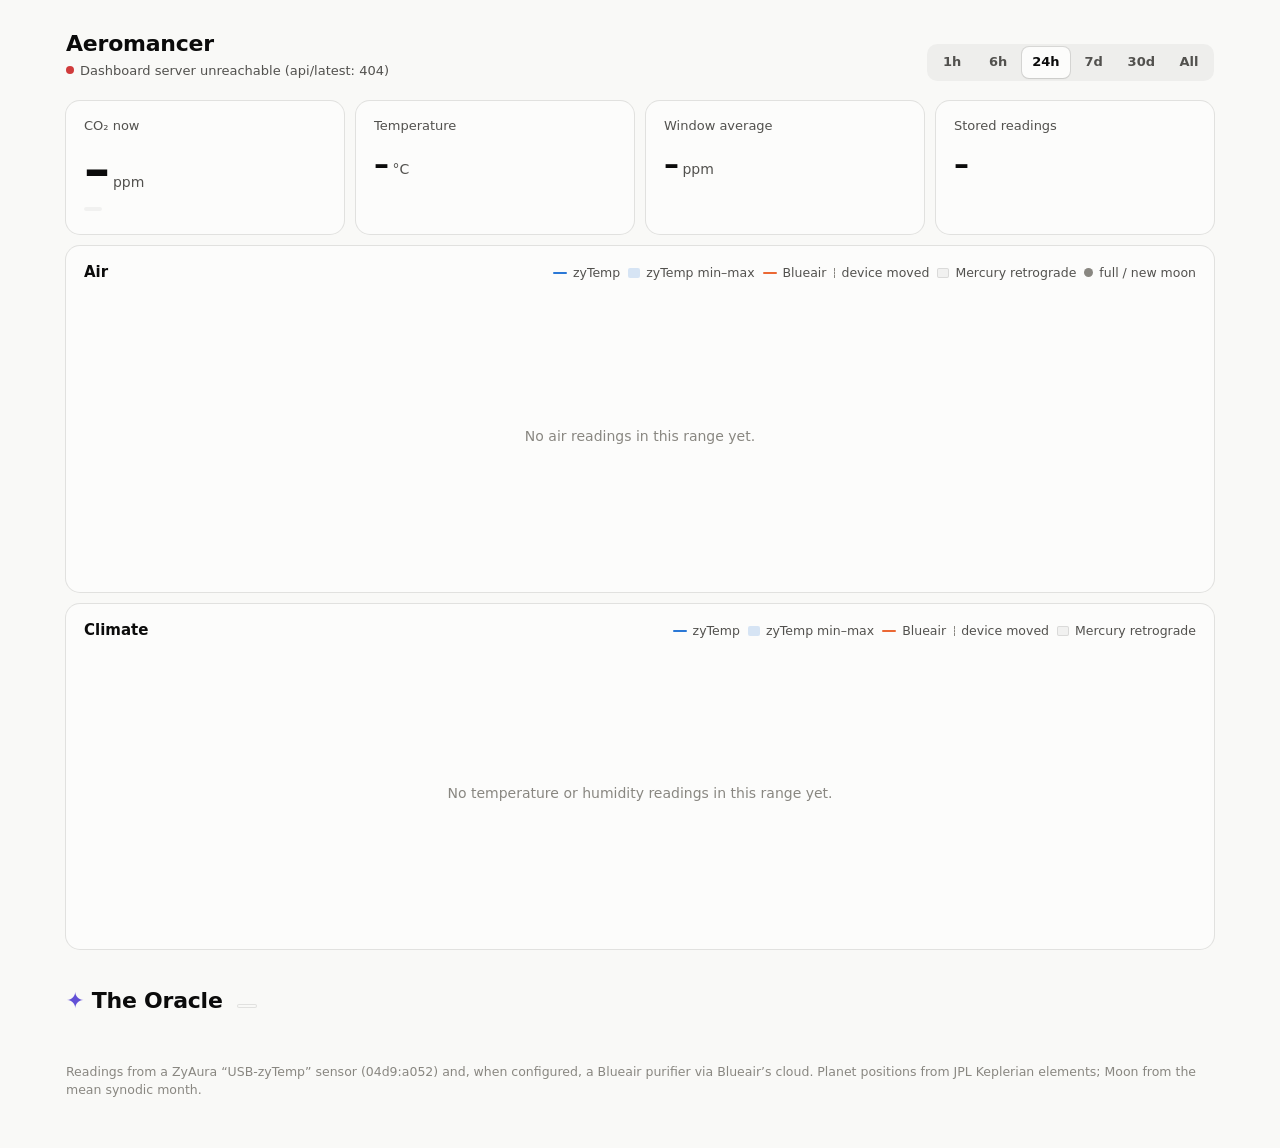
==== aeromancer/static/index.html @ df102ec3 "Record device placements, outdoor weather and the purifier's auto mode So that later analysis can ac" ====
<!doctype html>
<html lang="en">
<head>
  <meta charset="utf-8">
  <meta name="viewport" content="width=device-width, initial-scale=1">
  <title>Aeromancer</title>
  <link rel="icon" href="data:image/svg+xml,%3Csvg xmlns='http://www.w3.org/2000/svg' viewBox='0 0 16 16'%3E%3Ccircle cx='8' cy='8' r='6' fill='%232a78d6'/%3E%3C/svg%3E">
  <link rel="stylesheet" href="style.css">
</head>
<body>
  <main class="viz-root">
    <header class="top">
      <div>
        <h1>Aeromancer</h1>
        <p class="status" id="recorder-status" aria-live="polite">Connecting…</p>
      </div>
      <nav class="ranges" aria-label="Time range">
        <button data-range="1h">1h</button>
        <button data-range="6h">6h</button>
        <button data-range="24h" aria-pressed="true">24h</button>
        <button data-range="7d">7d</button>
        <button data-range="30d">30d</button>
        <button data-range="all">All</button>
      </nav>
    </header>

    <section class="tiles" aria-label="Current readings">
      <article class="tile hero">
        <h2>CO₂ now</h2>
        <p class="value"><span id="co2-now">–</span><span class="unit">ppm</span></p>
        <p class="pill" id="co2-status" hidden></p>
      </article>
      <article class="tile">
        <h2>Temperature</h2>
        <p class="value"><span id="temp-now">–</span><span class="unit">°C</span></p>
        <p class="sub" id="temp-sub"></p>
      </article>
      <article class="tile" id="hum-tile" hidden>
        <h2>Humidity</h2>
        <p class="value"><span id="hum-now">–</span><span class="unit">%</span></p>
      </article>
      <article class="tile">
        <h2>Window average</h2>
        <p class="value"><span id="co2-avg">–</span><span class="unit">ppm</span></p>
        <p class="sub" id="co2-range"></p>
      </article>
      <article class="tile">
        <h2>Stored readings</h2>
        <p class="value" id="count">–</p>
        <p class="sub" id="since"></p>
      </article>
    </section>

    <section class="card">
      <header class="card-head">
        <h2>Air</h2>
        <p class="legend">
          <span class="item"><span class="key key-line zytemp"></span>zyTemp</span>
          <span class="item"><span class="key key-band zytemp"></span>zyTemp min–max</span>
          <span class="item"><span class="key key-line blueair"></span>Blueair</span>
          <span class="item" id="outdoor-key" hidden><span class="key key-line outdoor"></span>NEA outdoor</span>
          <span class="item"><span class="key key-move"></span>device moved</span>
          <span class="item"><span class="key key-retro"></span>Mercury retrograde</span>
          <span class="item"><span class="key key-moon"></span>full / new moon</span>
        </p>
      </header>
      <div class="chart" id="air-chart" data-empty="No air readings in this range yet."></div>
    </section>

    <section class="card">
      <header class="card-head">
        <h2>Climate</h2>
        <p class="legend">
          <span class="item"><span class="key key-line zytemp"></span>zyTemp</span>
          <span class="item"><span class="key key-band zytemp"></span>zyTemp min–max</span>
          <span class="item"><span class="key key-line blueair"></span>Blueair</span>
          <span class="item" id="climate-outdoor-key" hidden><span class="key key-line outdoor"></span>NEA outdoor</span>
          <span class="item"><span class="key key-move"></span>device moved</span>
          <span class="item"><span class="key key-retro"></span>Mercury retrograde</span>
        </p>
      </header>
      <div class="chart" id="climate-chart" data-empty="No temperature or humidity readings in this range yet."></div>
    </section>

    <section class="oracle" aria-labelledby="oracle-title">
      <header class="oracle-head">
        <h2 id="oracle-title">The Oracle</h2>
        <p class="disclaimer" id="disclaimer"></p>
      </header>
      <div class="oracle-grid" id="oracle"></div>
    </section>

    <footer>
      <p>Readings from a ZyAura “USB-zyTemp” sensor (04d9:a052) and, when configured, a Blueair purifier via Blueair’s cloud. Planet positions from JPL Keplerian elements; Moon from the mean synodic month.</p>
    </footer>
  </main>
  <div class="tooltip" id="tooltip" role="status" hidden></div>
  <script src="app.js"></script>
</body>
</html>
---- aeromancer/static/style.css ----
:root {
  color-scheme: light;
  --page: #f9f9f7;
  --surface-1: #fcfcfb;
  --text-primary: #0b0b0b;
  --text-secondary: #52514e;
  --text-muted: #898781;
  --grid: #e1e0d9;
  --axis: #c3c2b7;
  --border: rgba(11, 11, 11, 0.10);
  --wash: rgba(11, 11, 11, 0.045);
  --series-meter: #2a78d6;
  --series-blueair: #eb6834;
  --series-pm1: #1baf7a;
  --series-pm10: #6250d6;
  --series-outdoor: #008300;
  --good: #0ca30c;
  --warning: #fab219;
  --serious: #ec835a;
  --critical: #d03b3b;
  --oracle-accent: #6250d6;
  --font: system-ui, -apple-system, "Segoe UI", sans-serif;
}
@media (prefers-color-scheme: dark) {
  :root:not([data-theme="light"]) {
    color-scheme: dark;
    --page: #0d0d0d;
    --surface-1: #1a1a19;
    --text-primary: #f0efec;
    --text-secondary: #c3c2b7;
    --grid: #2c2c2a;
    --axis: #383835;
    --border: rgba(255, 255, 255, 0.10);
    --wash: rgba(255, 255, 255, 0.05);
    --series-meter: #3987e5;
    --series-blueair: #d95926;
    --series-pm1: #199e70;
    --series-pm10: #9085e9;
    --series-outdoor: #008300;
    --oracle-accent: #9085e9;
  }
}
:root[data-theme="dark"] {
  color-scheme: dark;
  --page: #0d0d0d;
  --surface-1: #1a1a19;
  --text-primary: #f0efec;
  --text-secondary: #c3c2b7;
  --grid: #2c2c2a;
  --axis: #383835;
  --border: rgba(255, 255, 255, 0.10);
  --wash: rgba(255, 255, 255, 0.05);
  --series-meter: #3987e5;
  --series-blueair: #d95926;
  --series-pm1: #199e70;
  --series-pm10: #9085e9;
  --series-outdoor: #008300;
  --oracle-accent: #9085e9;
}

* { box-sizing: border-box; }
html, body { margin: 0; }
body {
  background: var(--page);
  color: var(--text-primary);
  font: 15px/1.45 var(--font);
  -webkit-font-smoothing: antialiased;
}
main {
  max-width: 1180px;
  margin: 0 auto;
  padding: 28px 16px 48px;
}
h1, h2, h3, p { margin: 0; }
h1 { font-size: 22px; font-weight: 650; letter-spacing: -0.01em; }

.top {
  display: flex;
  flex-wrap: wrap;
  align-items: end;
  justify-content: space-between;
  gap: 16px;
  margin-bottom: 20px;
}
.status { color: var(--text-secondary); font-size: 13px; margin-top: 2px; }
.status::before {
  content: "";
  display: inline-block;
  width: 8px; height: 8px;
  border-radius: 50%;
  margin-right: 6px;
  background: var(--text-muted);
  vertical-align: 1px;
}
.status.live::before { background: var(--good); box-shadow: 0 0 0 3px color-mix(in srgb, var(--good) 20%, transparent); }
.status.down::before { background: var(--critical); }

.ranges {
  display: flex;
  gap: 2px;
  padding: 3px;
  border-radius: 10px;
  background: var(--wash);
}
.ranges button {
  font: inherit;
  font-size: 13px;
  font-weight: 550;
  min-width: 44px;
  padding: 6px 10px;
  border: 0;
  border-radius: 7px;
  background: transparent;
  color: var(--text-secondary);
  cursor: pointer;
}
.ranges button:hover { color: var(--text-primary); }
.ranges button[aria-pressed="true"] {
  background: var(--surface-1);
  color: var(--text-primary);
  box-shadow: 0 0 0 1px var(--border), 0 1px 2px rgba(0, 0, 0, 0.06);
}
button:focus-visible, .chart svg:focus-visible {
  outline: 2px solid var(--series-meter);
  outline-offset: 2px;
}

.tiles {
  display: grid;
  grid-template-columns: repeat(auto-fit, minmax(170px, 1fr));
  gap: 12px;
  margin-bottom: 12px;
}
.tile, .card, .oracle-card {
  background: var(--surface-1);
  border-radius: 14px;
  box-shadow: 0 0 0 1px var(--border);
}
.tile { padding: 16px 18px; }
.tile h2, .oracle-card h3 {
  font-size: 13px;
  font-weight: 500;
  color: var(--text-secondary);
}
.tile .value { font-size: 30px; font-weight: 600; letter-spacing: -0.02em; margin-top: 6px; }
.tile .unit { font-size: 14px; font-weight: 500; color: var(--text-secondary); margin-left: 4px; letter-spacing: 0; }
.tile .sub { font-size: 13px; color: var(--text-muted); margin-top: 2px; }
.tile.hero { grid-row: span 1; }
.tile.hero .value { font-size: 52px; line-height: 1.05; }
.pill {
  display: inline-flex;
  align-items: center;
  gap: 6px;
  margin-top: 8px;
  padding: 2px 10px 2px 8px;
  border-radius: 999px;
  font-size: 13px;
  font-weight: 550;
  background: var(--wash);
  color: var(--text-primary);
}
.pill svg { flex: none; }

.card { padding: 16px 18px 12px; margin-bottom: 12px; }
.card-head {
  display: flex;
  flex-wrap: wrap;
  justify-content: space-between;
  align-items: baseline;
  gap: 4px 16px;
  margin-bottom: 8px;
}
.card-head h2 { font-size: 15px; font-weight: 600; }
.legend { display: flex; flex-wrap: wrap; align-items: center; gap: 4px 0; font-size: 12.5px; color: var(--text-secondary); }
.legend .item { white-space: nowrap; margin-left: 8px; }
.legend .item:first-child { margin-left: 0; }
.key { display: inline-block; margin-right: 6px; }
.key-moon { width: 9px; height: 9px; border-radius: 50%; background: var(--text-muted); vertical-align: 0; }
.key-line { width: 14px; height: 2px; border-radius: 1px; vertical-align: 3px; }
.key-band { width: 12px; height: 10px; border-radius: 2px; vertical-align: -1px; opacity: 0.18; }
.key.zytemp { background: var(--series-meter); }
.key.blueair { background: var(--series-blueair); }
.key.outdoor { background: var(--series-outdoor); }
.key-move { width: 0; height: 10px; border-left: 1px dashed var(--text-muted); vertical-align: -1px; }
.key-retro { width: 12px; height: 10px; border-radius: 2px; background: var(--wash); box-shadow: inset 0 0 0 1px var(--border); vertical-align: -1px; }

.chart { position: relative; height: 288px; transition: opacity 150ms; }
.chart.loading { opacity: 0.55; }
.chart svg { display: block; width: 100%; height: 100%; overflow: visible; touch-action: pan-y; }
.chart:empty::after, .chart.empty::after {
  content: attr(data-empty);
  position: absolute; inset: 0;
  display: grid; place-items: center;
  color: var(--text-muted); font-size: 14px;
}
.axis text { fill: var(--text-muted); font-size: 11px; font-variant-numeric: tabular-nums; }
.grid line { stroke: var(--grid); stroke-width: 1; shape-rendering: crispEdges; }
.baseline { stroke: var(--axis); stroke-width: 1; shape-rendering: crispEdges; }
.ref line { stroke: var(--text-muted); stroke-width: 1; opacity: 0.6; shape-rendering: crispEdges; }
.ref text, .end-label, .retro-label { fill: var(--text-secondary); font-size: 11px; }
.end-label { font-weight: 600; fill: var(--text-primary); font-size: 12px; }
.retro rect { fill: var(--wash); }
.move line { stroke: var(--text-muted); stroke-width: 1; stroke-dasharray: 4 3; }
.move-label { fill: var(--text-secondary); font-size: 11px; }
.moon-mark { fill: var(--text-muted); stroke: var(--text-muted); stroke-width: 1.5; }
.moon-mark.new { fill: var(--surface-1); }
.panel-title {
  position: absolute;
  display: flex;
  flex-wrap: wrap;
  align-items: center;
  gap: 0 10px;
  font-size: 12px;
  line-height: 18px;
  color: var(--text-secondary);
  pointer-events: none;
}
.panel-title .name { font-weight: 550; color: var(--text-primary); }
.panel-title .item { white-space: nowrap; }
.panel-empty { fill: var(--text-muted); font-size: 12.5px; }
.crosshair { stroke: var(--text-muted); stroke-width: 1; shape-rendering: crispEdges; pointer-events: none; }

.tooltip {
  position: fixed;
  z-index: 10;
  pointer-events: none;
  min-width: 140px;
  padding: 8px 10px;
  border-radius: 10px;
  background: var(--surface-1);
  box-shadow: 0 0 0 1px var(--border), 0 6px 24px rgba(0, 0, 0, 0.12);
  font-size: 12.5px;
}
.tooltip .t-time { color: var(--text-muted); margin-bottom: 4px; }
.tooltip .t-rows { display: grid; grid-template-columns: 12px auto auto; gap: 2px 8px; align-items: center; }
.tooltip .t-rows i { width: 12px; height: 2px; border-radius: 1px; }
.tooltip .t-label { color: var(--text-secondary); }
.tooltip .t-value { font-weight: 600; text-align: right; font-variant-numeric: tabular-nums; }

/* The Oracle */
.oracle { margin-top: 36px; }
.oracle-head { display: flex; flex-wrap: wrap; align-items: baseline; gap: 6px 14px; margin-bottom: 14px; }
.oracle-head h2 { font-size: 22px; font-weight: 650; letter-spacing: -0.01em; }
.oracle-head h2::before { content: "✦ "; color: var(--oracle-accent); }
.disclaimer {
  font-size: 12.5px;
  color: var(--text-secondary);
  padding: 2px 10px;
  border-radius: 999px;
  box-shadow: inset 0 0 0 1px var(--border);
}
.oracle-grid {
  display: grid;
  grid-template-columns: repeat(auto-fill, minmax(270px, 1fr));
  gap: 12px;
}
.oracle-card { padding: 16px 18px; display: flex; flex-direction: column; gap: 8px; position: relative; overflow: hidden; }
.oracle-card.wide { grid-column: 1 / -1; }
.oracle-card .headline { font-size: 22px; font-weight: 600; letter-spacing: -0.01em; }
.oracle-card .body { color: var(--text-secondary); font-size: 14px; }
.oracle-card .certainty { margin-top: auto; padding-top: 4px; font-size: 12px; color: var(--text-muted); }
.oracle-card .certainty::before { content: "Certainty: "; }
.oracle-card .figure { display: flex; align-items: center; gap: 16px; }

.aura-orb {
  width: 76px; height: 76px; flex: none; border-radius: 50%;
  filter: blur(1px);
  animation: breathe 6s ease-in-out infinite;
}
@keyframes breathe { 50% { transform: scale(1.06); filter: blur(3px); } }
@media (prefers-reduced-motion: reduce) { .aura-orb { animation: none; } }
.moon-svg { flex: none; }
/* Drawn as the Moon looks, not themed: a dark disc with a pale lit side. */
.moon-svg .dark-side { fill: #2c2c2a; stroke: var(--border); }
.moon-svg .lit { fill: #f2efe4; }
.numeral { font-size: 56px; font-weight: 600; line-height: 1; color: var(--oracle-accent); }
.glyph-rows { display: grid; grid-template-columns: auto 1fr; gap: 4px 12px; align-items: baseline; }
.glyph-rows .glyph { font-size: 22px; color: var(--oracle-accent); text-align: center; }
.glyph-rows .sign { font-weight: 600; }
.glyph-rows .why { color: var(--text-muted); font-size: 12.5px; }

.bars { display: grid; grid-template-columns: auto 1fr auto; gap: 5px 10px; align-items: center; font-size: 12.5px; }
.bars .label { color: var(--text-secondary); white-space: nowrap; }
.bars .label small { color: var(--text-muted); }
.bars .track { height: 12px; position: relative; }
.bars .bar { position: absolute; left: 0; top: 0; bottom: 0; background: var(--series-meter); border-radius: 0 4px 4px 0; min-width: 2px; }
.bars .pct { font-variant-numeric: tabular-nums; color: var(--text-primary); text-align: right; min-width: 34px; }
.bars .row-dominant .label { color: var(--text-primary); font-weight: 600; }

.signals { display: grid; margin-top: 4px; }
.signal {
  display: grid;
  grid-template-columns: 48px 1fr 128px 112px;
  gap: 4px 16px;
  align-items: center;
  padding: 10px 0;
  border-top: 1px solid var(--grid);
}
.signal .op { align-self: start; padding-top: 2px; font: 600 13px ui-monospace, SFMono-Regular, Menlo, monospace; color: var(--oracle-accent); }
.signal .persona { font-weight: 600; }
.signal .reading { color: var(--text-secondary); font-size: 13.5px; }
.signal-stats { text-align: right; font-size: 12px; color: var(--text-muted); font-variant-numeric: tabular-nums; }

.meter { position: relative; height: 26px; margin-top: 4px; }
.meter .track { position: absolute; left: 0; right: 0; top: 11px; height: 4px; border-radius: 2px; background: var(--wash); box-shadow: inset 0 0 0 1px var(--border); }
.meter .center { position: absolute; left: 50%; top: 5px; width: 1px; height: 16px; background: var(--text-muted); }
.meter .needle { position: absolute; top: 5px; width: 12px; height: 16px; margin-left: -6px; border-radius: 6px; background: var(--oracle-accent); box-shadow: 0 0 0 2px var(--surface-1); }
.meter .fill { position: absolute; left: 0; top: 11px; height: 4px; border-radius: 2px; background: var(--oracle-accent); }
.meter-scale { display: flex; justify-content: space-between; font-size: 11px; color: var(--text-muted); font-variant-numeric: tabular-nums; }

footer { margin-top: 32px; color: var(--text-muted); font-size: 12.5px; }

@media (max-width: 560px) {
  .signal { grid-template-columns: 40px 1fr; }
  .signal .spark, .signal-stats { grid-column: 2; text-align: left; }
  .tile.hero { grid-column: 1 / -1; }
  .chart { height: 240px; }
  .ranges { width: 100%; justify-content: space-between; }
  .ranges button { min-width: 0; flex: 1; padding: 6px 4px; }
}
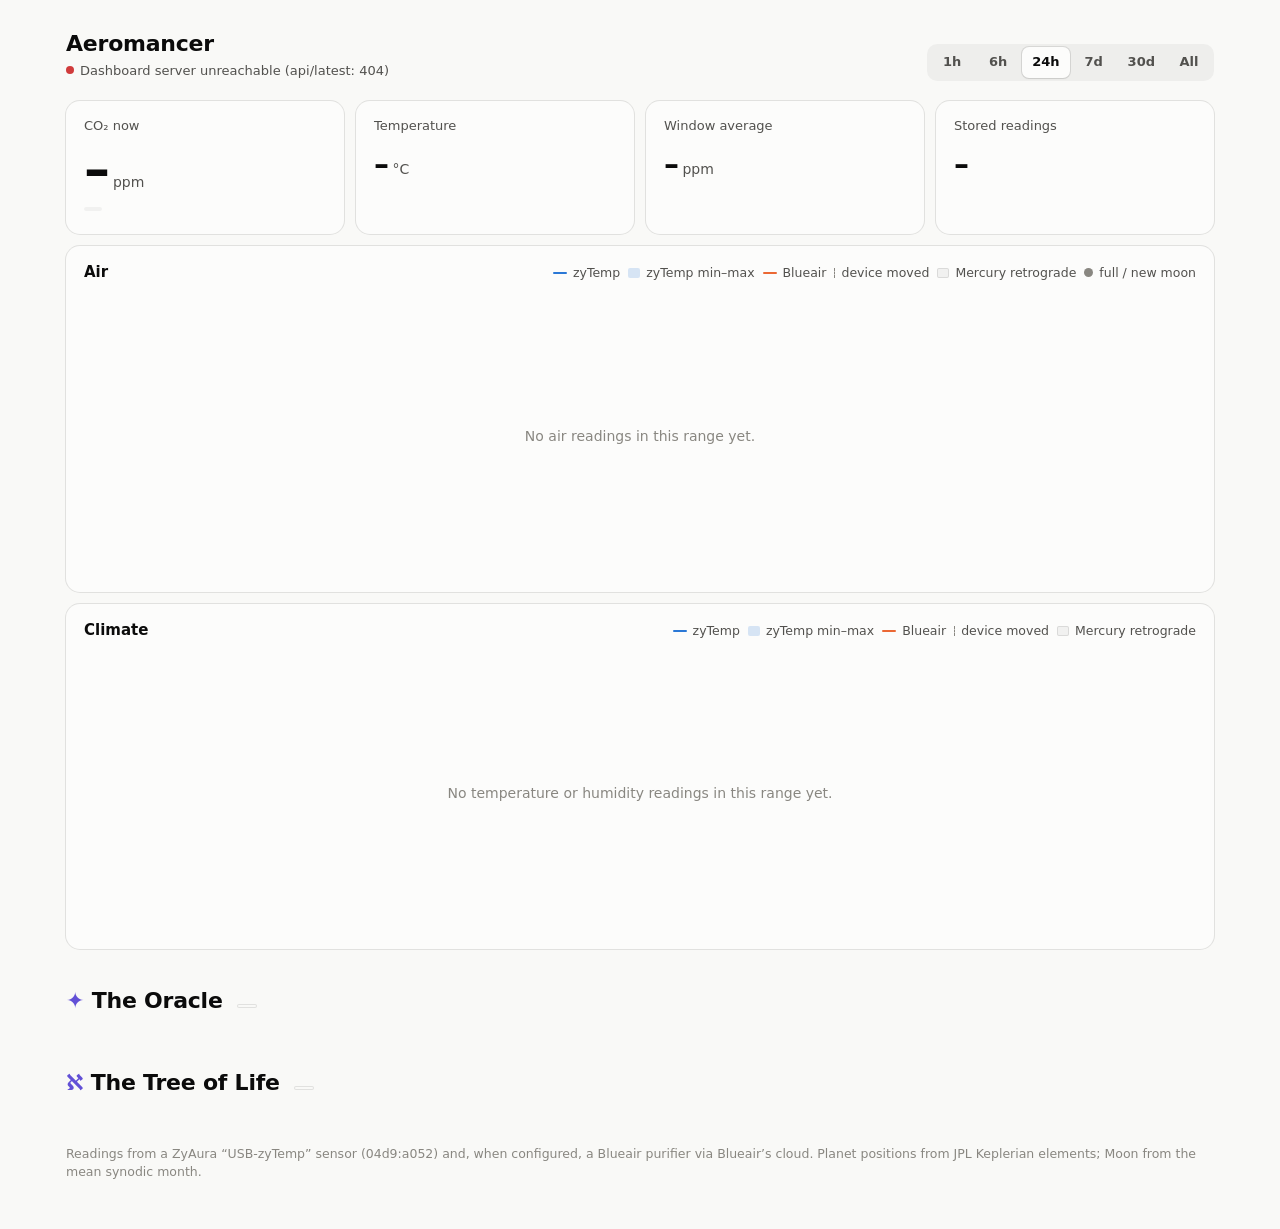
==== commit 975169f9: "Add a Kabbalah reading of the air, read-only dashboard access and haze-aware advice A new "Tree of L" ====
--- a/aeromancer/static/index.html
+++ b/aeromancer/static/index.html
@@ -90,6 +90,14 @@
       <div class="oracle-grid" id="oracle"></div>
     </section>
 
+    <section class="oracle kabbalah" aria-labelledby="kabbalah-title">
+      <header class="oracle-head">
+        <h2 id="kabbalah-title">The Tree of Life</h2>
+        <p class="disclaimer" id="kabbalah-disclaimer"></p>
+      </header>
+      <div class="oracle-grid" id="kabbalah"></div>
+    </section>
+
     <footer>
       <p>Readings from a ZyAura “USB-zyTemp” sensor (04d9:a052) and, when configured, a Blueair purifier via Blueair’s cloud. Planet positions from JPL Keplerian elements; Moon from the mean synodic month.</p>
     </footer>
--- a/aeromancer/static/style.css
+++ b/aeromancer/static/style.css
@@ -308,12 +308,57 @@
 .meter .fill { position: absolute; left: 0; top: 11px; height: 4px; border-radius: 2px; background: var(--oracle-accent); }
 .meter-scale { display: flex; justify-content: space-between; font-size: 11px; color: var(--text-muted); font-variant-numeric: tabular-nums; }
 
+/* The Tree of Life */
+.kabbalah .oracle-head h2::before { content: "ℵ "; }
+.tree-layout { display: grid; grid-template-columns: auto 1fr; gap: 12px 28px; align-items: start; }
+.tree-text { display: flex; flex-direction: column; gap: 8px; align-self: stretch; }
+.tree { display: block; overflow: visible; }
+.tree-paths .trodden { stroke: var(--oracle-accent); stroke-opacity: 0.55; stroke-linecap: round; }
+.tree-paths .untrodden { stroke: var(--grid); }
+.tree-paths .hit { stroke: transparent; stroke-width: 12; }
+.tree-letters text {
+  font-size: 11px; text-anchor: middle; fill: var(--text-muted); pointer-events: none;
+  paint-order: stroke; stroke: var(--surface-1); stroke-width: 4px; stroke-linejoin: round;
+}
+.tree-nodes .ring { fill: var(--surface-1); stroke: var(--axis); stroke-width: 1; }
+.tree-nodes .fill { fill: var(--oracle-accent); }
+.tree-nodes .hit { fill: transparent; }
+.tree-nodes .name {
+  font-size: 11.5px; fill: var(--text-secondary); pointer-events: none;
+  paint-order: stroke; stroke: var(--surface-1); stroke-width: 4px; stroke-linejoin: round;
+}
+.tree-nodes .name.dominant { fill: var(--text-primary); font-weight: 600; }
+.tree .hit:focus-visible { outline: none; stroke: var(--series-meter); stroke-width: 2; }
+.tree-paths .hit:focus-visible { stroke-opacity: 0.4; stroke-width: 12; }
+.pillars { display: flex; flex-wrap: wrap; gap: 4px 16px; font-size: 13px; color: var(--text-secondary); }
+.pillars b { font-weight: 600; color: var(--text-primary); }
+.tree-note { font-size: 12.5px; color: var(--text-muted); }
+.chant {
+  font-size: 20px; letter-spacing: 0.12em; color: var(--text-muted); text-align: left;
+  overflow-wrap: anywhere; font-family: "SBL Hebrew", "Ezra SIL", "Frank Ruehl CLM", "Noto Serif Hebrew", serif;
+}
+.chant mark { background: none; color: var(--oracle-accent); font-weight: 700; }
+.name-chips { display: flex; flex-wrap: wrap; gap: 6px; }
+.name-chip { padding: 2px 10px; border-radius: 999px; background: var(--wash); font-size: 13px; color: var(--text-secondary); }
+.name-chip .word { color: var(--text-primary); font-weight: 600; }
+.name-chip .count { color: var(--text-muted); font-variant-numeric: tabular-nums; }
+.voices { font-size: 12.5px; color: var(--text-secondary); font-variant-numeric: tabular-nums; }
+.voices b { font-weight: 550; color: var(--text-primary); }
+.coincidence-list { display: grid; }
+.coincidence { display: grid; grid-template-columns: 112px 1fr; gap: 4px 16px; padding: 8px 0; border-top: 1px solid var(--grid); font-size: 14px; }
+.coincidence .pair { font: 600 13px ui-monospace, SFMono-Regular, Menlo, monospace; color: var(--oracle-accent); padding-top: 1px; }
+.numeral.hebrew { font-family: "SBL Hebrew", "Ezra SIL", "Frank Ruehl CLM", "Noto Serif Hebrew", serif; text-align: left; }
+
 footer { margin-top: 32px; color: var(--text-muted); font-size: 12.5px; }
 
 @media (max-width: 560px) {
   .signal { grid-template-columns: 40px 1fr; }
   .signal .spark, .signal-stats { grid-column: 2; text-align: left; }
   .tile.hero { grid-column: 1 / -1; }
+  .tree-layout { grid-template-columns: 1fr; }
+  .chant { font-size: 16px; letter-spacing: 0.04em; }
+  .coincidence { grid-template-columns: 1fr; }
+  .tree { margin: 0 auto; }
   .chart { height: 240px; }
   .ranges { width: 100%; justify-content: space-between; }
   .ranges button { min-width: 0; flex: 1; padding: 6px 4px; }
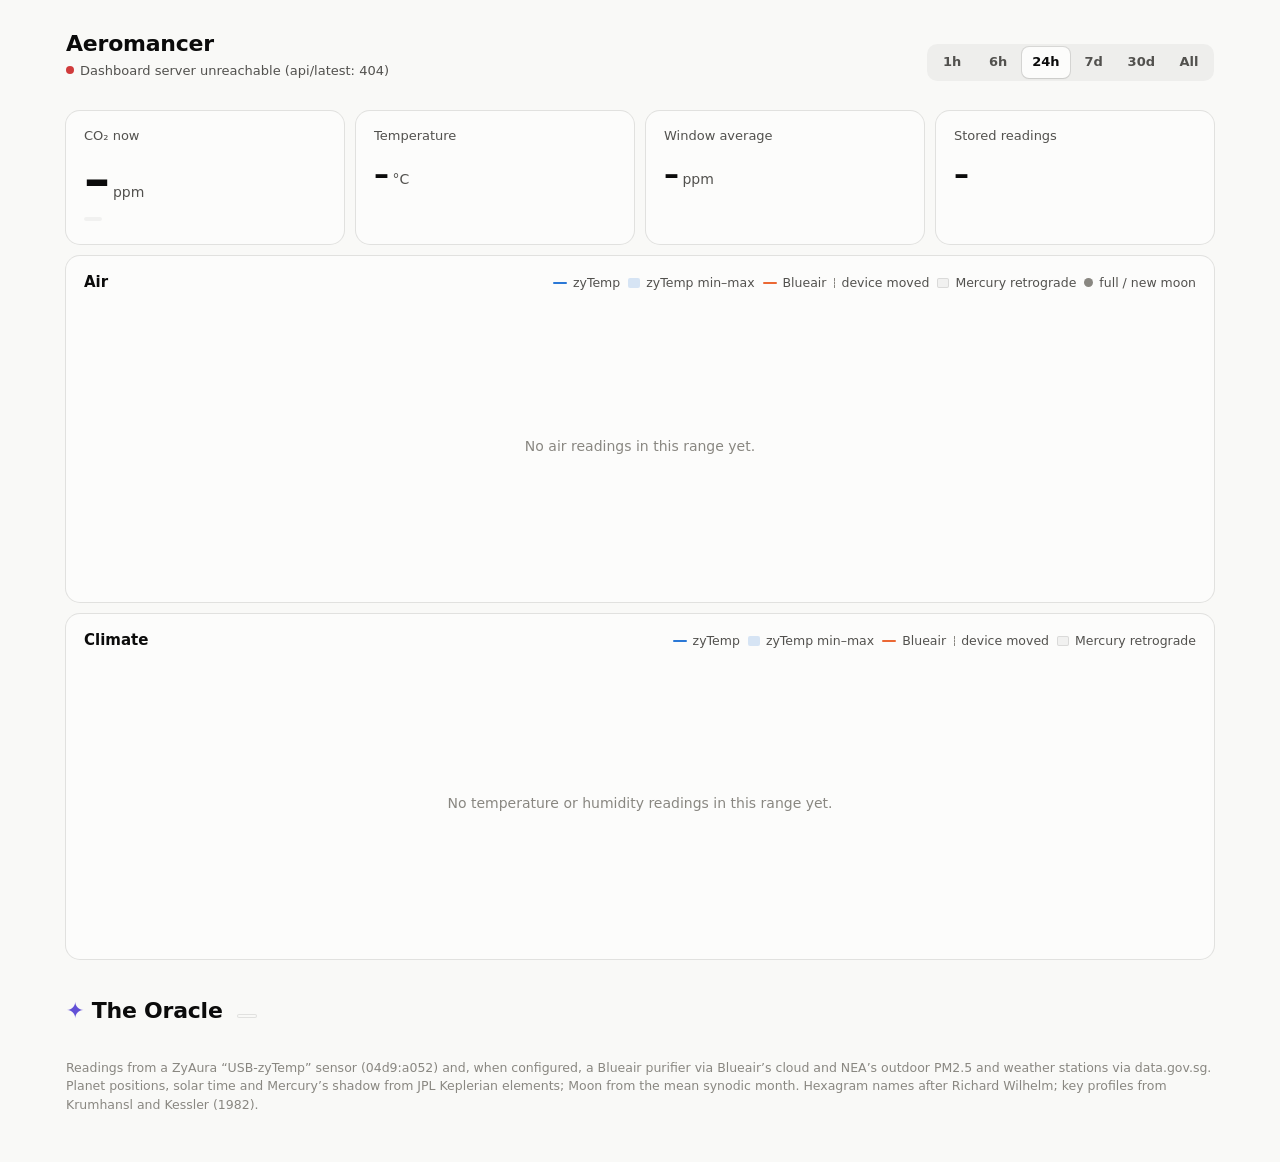
==== commit aefd7331: "Read the whole household in the Oracle, with a figure for each finding The Oracle read only the mete" ====
--- a/aeromancer/static/index.html
+++ b/aeromancer/static/index.html
@@ -23,6 +23,7 @@
         <button data-range="all">All</button>
       </nav>
     </header>
+    <nav class="omens" id="omens" aria-label="Omens" hidden></nav>
 
     <section class="tiles" aria-label="Current readings">
       <article class="tile hero">
@@ -87,19 +88,11 @@
         <h2 id="oracle-title">The Oracle</h2>
         <p class="disclaimer" id="disclaimer"></p>
       </header>
-      <div class="oracle-grid" id="oracle"></div>
-    </section>
-
-    <section class="oracle kabbalah" aria-labelledby="kabbalah-title">
-      <header class="oracle-head">
-        <h2 id="kabbalah-title">The Tree of Life</h2>
-        <p class="disclaimer" id="kabbalah-disclaimer"></p>
-      </header>
-      <div class="oracle-grid" id="kabbalah"></div>
+      <div id="oracle"></div>
     </section>
 
     <footer>
-      <p>Readings from a ZyAura “USB-zyTemp” sensor (04d9:a052) and, when configured, a Blueair purifier via Blueair’s cloud. Planet positions from JPL Keplerian elements; Moon from the mean synodic month.</p>
+      <p>Readings from a ZyAura “USB-zyTemp” sensor (04d9:a052) and, when configured, a Blueair purifier via Blueair’s cloud and NEA’s outdoor PM2.5 and weather stations via data.gov.sg. Planet positions, solar time and Mercury’s shadow from JPL Keplerian elements; Moon from the mean synodic month. Hexagram names after Richard Wilhelm; key profiles from Krumhansl and Kessler (1982).</p>
     </footer>
   </main>
   <div class="tooltip" id="tooltip" role="status" hidden></div>
--- a/aeromancer/static/style.css
+++ b/aeromancer/static/style.css
@@ -19,6 +19,14 @@
   --serious: #ec835a;
   --critical: #d03b3b;
   --oracle-accent: #6250d6;
+  --rival: #e34948;
+  --wood: #1baf7a;
+  --fire: #e34948;
+  --earth: #eda100;
+  --metal: #898781;
+  --water: #2a78d6;
+  --key-white: #fcfcfb;
+  --key-black: #2c2c2a;
   --font: system-ui, -apple-system, "Segoe UI", sans-serif;
 }
 @media (prefers-color-scheme: dark) {
@@ -38,6 +46,13 @@
     --series-pm10: #9085e9;
     --series-outdoor: #008300;
     --oracle-accent: #9085e9;
+    --rival: #e66767;
+    --wood: #199e70;
+    --fire: #e66767;
+    --earth: #c98500;
+    --water: #3987e5;
+    --key-white: #c3c2b7;
+    --key-black: #0d0d0d;
   }
 }
 :root[data-theme="dark"] {
@@ -56,6 +71,13 @@
   --series-pm10: #9085e9;
   --series-outdoor: #008300;
   --oracle-accent: #9085e9;
+  --rival: #e66767;
+  --wood: #199e70;
+  --fire: #e66767;
+  --earth: #c98500;
+  --water: #3987e5;
+  --key-white: #c3c2b7;
+  --key-black: #0d0d0d;
 }
 
 * { box-sizing: border-box; }
@@ -255,7 +277,6 @@
   gap: 12px;
 }
 .oracle-card { padding: 16px 18px; display: flex; flex-direction: column; gap: 8px; position: relative; overflow: hidden; }
-.oracle-card.wide { grid-column: 1 / -1; }
 .oracle-card .headline { font-size: 22px; font-weight: 600; letter-spacing: -0.01em; }
 .oracle-card .body { color: var(--text-secondary); font-size: 14px; }
 .oracle-card .certainty { margin-top: auto; padding-top: 4px; font-size: 12px; color: var(--text-muted); }
@@ -308,57 +329,210 @@
 .meter .fill { position: absolute; left: 0; top: 11px; height: 4px; border-radius: 2px; background: var(--oracle-accent); }
 .meter-scale { display: flex; justify-content: space-between; font-size: 11px; color: var(--text-muted); font-variant-numeric: tabular-nums; }
 
-/* The Tree of Life */
-.kabbalah .oracle-head h2::before { content: "ℵ "; }
-.tree-layout { display: grid; grid-template-columns: auto 1fr; gap: 12px 28px; align-items: start; }
-.tree-text { display: flex; flex-direction: column; gap: 8px; align-self: stretch; }
-.tree { display: block; overflow: visible; }
-.tree-paths .trodden { stroke: var(--oracle-accent); stroke-opacity: 0.55; stroke-linecap: round; }
-.tree-paths .untrodden { stroke: var(--grid); }
-.tree-paths .hit { stroke: transparent; stroke-width: 12; }
-.tree-letters text {
-  font-size: 11px; text-anchor: middle; fill: var(--text-muted); pointer-events: none;
-  paint-order: stroke; stroke: var(--surface-1); stroke-width: 4px; stroke-linejoin: round;
-}
-.tree-nodes .ring { fill: var(--surface-1); stroke: var(--axis); stroke-width: 1; }
-.tree-nodes .fill { fill: var(--oracle-accent); }
-.tree-nodes .hit { fill: transparent; }
-.tree-nodes .name {
-  font-size: 11.5px; fill: var(--text-secondary); pointer-events: none;
-  paint-order: stroke; stroke: var(--surface-1); stroke-width: 4px; stroke-linejoin: round;
-}
-.tree-nodes .name.dominant { fill: var(--text-primary); font-weight: 600; }
-.tree .hit:focus-visible { outline: none; stroke: var(--series-meter); stroke-width: 2; }
-.tree-paths .hit:focus-visible { stroke-opacity: 0.4; stroke-width: 12; }
-.pillars { display: flex; flex-wrap: wrap; gap: 4px 16px; font-size: 13px; color: var(--text-secondary); }
-.pillars b { font-weight: 600; color: var(--text-primary); }
-.tree-note { font-size: 12.5px; color: var(--text-muted); }
-.chant {
-  font-size: 20px; letter-spacing: 0.12em; color: var(--text-muted); text-align: left;
-  overflow-wrap: anywhere; font-family: "SBL Hebrew", "Ezra SIL", "Frank Ruehl CLM", "Noto Serif Hebrew", serif;
-}
-.chant mark { background: none; color: var(--oracle-accent); font-weight: 700; }
-.name-chips { display: flex; flex-wrap: wrap; gap: 6px; }
-.name-chip { padding: 2px 10px; border-radius: 999px; background: var(--wash); font-size: 13px; color: var(--text-secondary); }
-.name-chip .word { color: var(--text-primary); font-weight: 600; }
-.name-chip .count { color: var(--text-muted); font-variant-numeric: tabular-nums; }
-.voices { font-size: 12.5px; color: var(--text-secondary); font-variant-numeric: tabular-nums; }
-.voices b { font-weight: 550; color: var(--text-primary); }
-.coincidence-list { display: grid; }
-.coincidence { display: grid; grid-template-columns: 112px 1fr; gap: 4px 16px; padding: 8px 0; border-top: 1px solid var(--grid); font-size: 14px; }
-.coincidence .pair { font: 600 13px ui-monospace, SFMono-Regular, Menlo, monospace; color: var(--oracle-accent); padding-top: 1px; }
-.numeral.hebrew { font-family: "SBL Hebrew", "Ezra SIL", "Frank Ruehl CLM", "Noto Serif Hebrew", serif; text-align: left; }
+/* The Oracle's sections and their grid */
+.oracle-section { margin-top: 26px; }
+.oracle-section:first-child { margin-top: 0; }
+.section-title {
+  display: flex; align-items: center; gap: 8px;
+  margin-bottom: 10px;
+  font-size: 12px; font-weight: 600; letter-spacing: 0.08em; text-transform: uppercase;
+  color: var(--text-secondary);
+}
+.section-title::after { content: ""; flex: 1; height: 1px; background: var(--grid); }
+.section-title .glyph { color: var(--oracle-accent); font-size: 15px; letter-spacing: 0; }
+.oracle-grid { grid-auto-flow: dense; }
+.oracle-grid.pair { grid-template-columns: repeat(auto-fit, minmax(min(100%, 420px), 1fr)); }
+@media (min-width: 600px) { .oracle-card.span-2 { grid-column: span 2; } }
+.oracle-card.wide { grid-column: 1 / -1; }
+.sr-only { position: absolute; width: 1px; height: 1px; overflow: hidden; clip-path: inset(50%); white-space: nowrap; }
+.oracle-card:target { box-shadow: 0 0 0 2px var(--oracle-accent); }
+.card-top { display: flex; align-items: center; justify-content: space-between; gap: 8px; min-height: 18px; }
+.figure-legend { margin-top: 2px; }
+.key-dot { width: 8px; height: 8px; border-radius: 50%; vertical-align: 0; }
+.key-dash { width: 14px; height: 0; border-top: 2px dashed currentColor; vertical-align: 3px; }
+.key-swatch { width: 12px; height: 10px; border-radius: 2px; vertical-align: -1px; }
+@media (prefers-reduced-motion: no-preference) { html { scroll-behavior: smooth; } }
+
+/* Omens: the Oracle's headlines, under the page header */
+.omens { display: flex; flex-wrap: wrap; gap: 6px; margin: -6px 0 16px; }
+.omens a {
+  display: inline-flex; align-items: center; gap: 6px;
+  padding: 3px 11px 3px 9px; border-radius: 999px;
+  font-size: 12.5px; color: var(--text-secondary); text-decoration: none;
+  background: var(--surface-1); box-shadow: 0 0 0 1px var(--border);
+}
+.omens a:hover, .omens a:focus-visible { color: var(--text-primary); box-shadow: 0 0 0 1px color-mix(in srgb, var(--oracle-accent) 50%, transparent); outline: none; }
+.omens .glyph { display: inline-flex; color: var(--oracle-accent); font-size: 14px; line-height: 1; }
+.omens .ghost { width: 12px; height: 15px; animation: none; }
+
+/* The I Ching */
+.iching { display: flex; flex-wrap: wrap; align-items: center; gap: 12px 28px; margin: 2px 0; }
+.hex-lines { display: grid; grid-template-columns: 48px 112px 14px minmax(0, 1fr); column-gap: 10px; row-gap: 7px; align-items: center; flex: 1 1 340px; }
+.trigram { grid-column: 1; display: flex; flex-direction: column; align-items: center; gap: 5px; }
+.trigram .lines-svg rect, .omens .lines-svg rect { fill: var(--oracle-accent); }
+.tri-name { font-size: 11px; line-height: 1; color: var(--text-muted); }
+.hex-bar { grid-column: 2; display: block; }
+.hex-bar rect { fill: var(--text-primary); }
+.hex-bar.changing rect { fill: var(--oracle-accent); }
+.mark { grid-column: 3; color: var(--oracle-accent); font-weight: 700; font-size: 13px; text-align: center; }
+.line-label { grid-column: 4; font-size: 12.5px; color: var(--text-muted); line-height: 1.25; }
+@media (min-width: 600px) { .line-label { white-space: nowrap; } }
+#omen-horoscope .body { font-size: 16.5px; line-height: 1.6; color: var(--text-primary); }
+.line-label .who { color: var(--text-secondary); font-weight: 550; }
+.becomes { display: flex; align-items: center; gap: 10px; }
+.hex-mini { display: grid; gap: 3px; }
+.hex-mini .hex-bar rect { fill: var(--text-muted); }
+.becomes-label { font-size: 11.5px; color: var(--text-muted); }
+.becomes-name { font-size: 13.5px; font-weight: 600; }
+
+/* The sensor society */
+.network { display: block; width: 100%; height: auto; overflow: visible; }
+.network .edge { fill: none; stroke-linecap: round; pointer-events: none; transition: stroke-opacity 120ms; }
+.network .edge.friend { stroke: var(--text-secondary); }
+.network .edge.rival { stroke: var(--rival); stroke-dasharray: 5 4; }
+.network .edge.soulmates { stroke: var(--oracle-accent); }
+.network .edge-hit { fill: none; stroke: transparent; stroke-width: 10; pointer-events: stroke; }
+.network .edge-mark { pointer-events: none; }
+.network .edge-mark circle { fill: var(--surface-1); }
+.network .edge-mark.soulmates path { fill: var(--oracle-accent); }
+.network .edge-mark.nemeses path { fill: none; stroke: var(--rival); stroke-width: 2.2; stroke-linecap: round; }
+.network .node { outline: none; transition: opacity 120ms; }
+.network .node-label { font-size: 12px; fill: var(--text-secondary); }
+.network.focused .edge:not(.on) { stroke-opacity: 0.06; }
+.network.focused .edge-mark { opacity: 0.25; }
+.network.focused .node:not(.on) { opacity: 0.3; }
+.network .node.on .node-label { fill: var(--text-primary); font-weight: 600; }
+
+/* The household choir */
+.listen {
+  font: inherit; font-size: 12.5px; font-weight: 600;
+  padding: 4px 12px; border: 0; border-radius: 999px; cursor: pointer;
+  background: var(--wash); color: var(--text-primary); box-shadow: inset 0 0 0 1px var(--border);
+}
+.listen:hover { background: color-mix(in srgb, var(--oracle-accent) 14%, transparent); }
+.listen[aria-pressed="true"] { background: var(--oracle-accent); color: #fff; box-shadow: none; }
+.keyboard { display: block; width: 100%; height: auto; overflow: visible; }
+.keyboard .white-key { fill: var(--key-white); stroke: var(--axis); stroke-width: 1; }
+.keyboard .black-key { fill: var(--key-black); }
+.keyboard .octave-label { font-size: 10px; fill: var(--text-muted); }
+.keyboard .voice, .keyboard .earth { outline: none; }
+.keyboard .earth path { fill: var(--oracle-accent); }
+.keyboard .earth text { font-size: 10px; font-weight: 600; fill: var(--oracle-accent); }
+.voices { display: flex; flex-wrap: wrap; gap: 3px 14px; margin: 0; padding: 0; list-style: none; font-size: 12.5px; color: var(--text-secondary); }
+.voices i { display: inline-block; width: 8px; height: 8px; border-radius: 50%; margin-right: 5px; }
+.voices b { color: var(--text-primary); font-weight: 600; }
+.voices small { color: var(--text-muted); }
+
+/* Souls present */
+.ghosts { display: flex; align-items: flex-end; gap: 6px; min-height: 36px; }
+.ghost { overflow: visible; animation: float 4s ease-in-out infinite; }
+@keyframes float { 50% { transform: translateY(-3px); } }
+.ghost.inverted { animation: none; transform: scaleY(-1); }
+.ghost .outline { fill: none; stroke: var(--oracle-accent); stroke-width: 1.2; stroke-opacity: 0.55; }
+.ghost .body { fill: var(--oracle-accent); }
+.ghost .eye { fill: var(--oracle-accent); }
+.ghost .eye.lit { fill: var(--surface-1); }
+.ghosts .more { font-size: 13px; color: var(--text-secondary); }
+.spark-row { display: flex; align-items: center; gap: 10px; font-size: 12px; color: var(--text-muted); }
+@media (prefers-reduced-motion: reduce) { .ghost { animation: none; } }
+
+/* Birth certificates */
+.births { display: grid; grid-template-columns: 22px minmax(0, 1fr) repeat(3, 36px); gap: 7px 8px; align-items: center; font-size: 12.5px; }
+.births-head { font-size: 10.5px; color: var(--text-muted); text-align: center; }
+.sign-glyph { font-size: 18px; color: var(--oracle-accent); text-align: center; }
+.member { display: flex; flex-direction: column; line-height: 1.25; min-width: 0; }
+.member-name { font-weight: 550; }
+.member small { color: var(--text-muted); font-size: 11.5px; }
+.rhythm .track { fill: var(--grid); }
+.rhythm .bar { fill: var(--oracle-accent); }
+.rhythm .zero { fill: var(--axis); }
+.rhythm.critical .bar { fill: var(--rival); }
+
+/* The celestial clock */
+.clock { display: flex; flex-wrap: wrap; align-items: center; gap: 4px 24px; }
+.wheel { flex: 1 1 300px; max-width: 470px; width: 100%; height: auto; overflow: visible; }
+.wheel .hour { stroke: var(--surface-1); stroke-width: 1.5; }
+.wheel .hour.day { fill: var(--wash); }
+.wheel .hour.night { fill: color-mix(in srgb, var(--text-primary) 10%, transparent); }
+.wheel .hour.now { fill: color-mix(in srgb, var(--oracle-accent) 30%, transparent); }
+.wheel .hour-glyph { font-size: 12px; fill: var(--text-secondary); pointer-events: none; }
+.wheel .ring { fill: none; stroke: var(--grid); }
+.wheel .cusp { stroke: var(--grid); }
+.wheel .angle { stroke: var(--axis); }
+.wheel .angle-label { font-size: 10px; font-weight: 600; letter-spacing: 0.03em; fill: var(--text-muted); }
+.wheel .house-num { font-size: 9.5px; fill: var(--text-muted); }
+.wheel .aspect { stroke-width: 1.25; stroke-opacity: 0.75; }
+.wheel .aspect.harmonious { stroke: var(--oracle-accent); }
+.wheel .aspect.tense { stroke: var(--rival); }
+.wheel .hand { stroke: var(--oracle-accent); stroke-width: 2; stroke-linecap: round; }
+.wheel .hand-tip { fill: var(--oracle-accent); }
+.wheel .core { fill: var(--surface-1); stroke: var(--grid); }
+.wheel .core-glyph { font-size: 20px; fill: var(--oracle-accent); }
+.wheel .planet { outline: none; }
+.wheel .sky-disc { fill: var(--surface-1); }
+.wheel .sky-glyph { font-size: 15px; fill: var(--oracle-accent); }
+.clock-side { flex: 1 1 260px; min-width: 0; display: flex; flex-direction: column; gap: 10px; }
+.planet-list { columns: 2 200px; column-gap: 24px; margin: 0; padding: 0; list-style: none; font-size: 12.5px; }
+.planet-list li { display: grid; grid-template-columns: 14px minmax(0, 1fr) auto; align-items: center; gap: 6px; padding: 1.5px 0; break-inside: avoid; }
+.planet-list i { width: 8px; height: 8px; border-radius: 50%; justify-self: center; }
+.planet-list .sky-glyph { color: var(--oracle-accent); text-align: center; }
+.planet-list .planet-name { color: var(--text-secondary); }
+.planet-list .planet-time { color: var(--text-muted); font-variant-numeric: tabular-nums; }
+
+/* Five elements of the island */
+.pentagon { display: block; width: 100%; max-width: 520px; height: auto; margin: 0 auto; overflow: visible; }
+.pentagon .cycle { fill: none; }
+.pentagon .feeds { stroke: var(--axis); stroke-width: 1.5; }
+.pentagon .checks { stroke: var(--axis); stroke-width: 1; stroke-opacity: 0.6; }
+.pentagon .strikes { stroke: var(--rival); stroke-width: 2.25; }
+.pentagon .arrowhead path { fill: var(--axis); }
+.pentagon .arrowhead.strikes path { fill: var(--rival); }
+.pentagon .element { outline: none; }
+.pentagon .element circle { stroke: var(--surface-1); stroke-width: 2; }
+.pentagon .element.excess circle { stroke: var(--rival); stroke-width: 2.5; }
+.pentagon .hanzi { fill: #fff; font-weight: 600; pointer-events: none; }
+.pentagon .hanzi.dark { fill: #0b0b0b; }
+.pentagon .element-name { font-size: 13px; font-weight: 600; fill: var(--text-primary); }
+.pentagon .element-value { font-size: 11.5px; fill: var(--text-muted); }
+.pentagon .verb { font-size: 12px; font-weight: 600; fill: var(--rival); }
+
+/* The winds */
+.rose { display: block; width: 100%; max-width: 280px; height: auto; margin: 0 auto; overflow: visible; }
+.rose .rose-ring { fill: none; stroke: var(--grid); }
+.rose .petal { fill: var(--series-outdoor); stroke: var(--surface-1); stroke-width: 2; outline: none; }
+.rose .petal:hover, .rose .petal:focus { fill: var(--oracle-accent); }
+.rose .rose-trigram rect { fill: var(--oracle-accent); }
+.rose .rose-dir { font-size: 10.5px; font-weight: 600; fill: var(--text-muted); }
+.rose .rose-calm { outline: none; }
+.rose .rose-calm circle { fill: var(--surface-1); stroke: var(--grid); }
+.rose .rose-calm text { font-size: 10px; fill: var(--text-muted); }
+
+/* The ward */
+.ward-bars .bar { border-radius: 0 4px 4px 0; }
+.ward-chart { display: block; width: 100%; height: auto; overflow: visible; }
+.ward-chart .grid-line { stroke: var(--grid); }
+.ward-chart .base-line { stroke: var(--axis); }
+.ward-chart .tick { font-size: 10px; fill: var(--text-muted); font-variant-numeric: tabular-nums; }
+.ward-chart .held-back { fill: var(--oracle-accent); fill-opacity: 0.16; }
+
+/* Mercury's cycle */
+.timeline { display: block; width: 100%; height: auto; overflow: visible; }
+.timeline .track { fill: var(--wash); }
+.timeline .shadow { fill: color-mix(in srgb, var(--oracle-accent) 35%, transparent); }
+.timeline .retro { fill: var(--oracle-accent); }
+.timeline .tick-label { font-size: 11.5px; fill: var(--text-muted); }
+.timeline .now line { stroke: var(--text-primary); stroke-width: 1.5; }
+.timeline .now text { font-size: 11.5px; font-weight: 600; fill: var(--text-primary); }
 
 footer { margin-top: 32px; color: var(--text-muted); font-size: 12.5px; }
 
 @media (max-width: 560px) {
+  .wheel .house-num, .wheel .angle-label { font-size: 13px; }
+  .wheel .hour-glyph { font-size: 15px; }
+  .keyboard .octave-label, .keyboard .earth text { font-size: 14px; }
   .signal { grid-template-columns: 40px 1fr; }
   .signal .spark, .signal-stats { grid-column: 2; text-align: left; }
   .tile.hero { grid-column: 1 / -1; }
-  .tree-layout { grid-template-columns: 1fr; }
-  .chant { font-size: 16px; letter-spacing: 0.04em; }
-  .coincidence { grid-template-columns: 1fr; }
-  .tree { margin: 0 auto; }
   .chart { height: 240px; }
   .ranges { width: 100%; justify-content: space-between; }
   .ranges button { min-width: 0; flex: 1; padding: 6px 4px; }
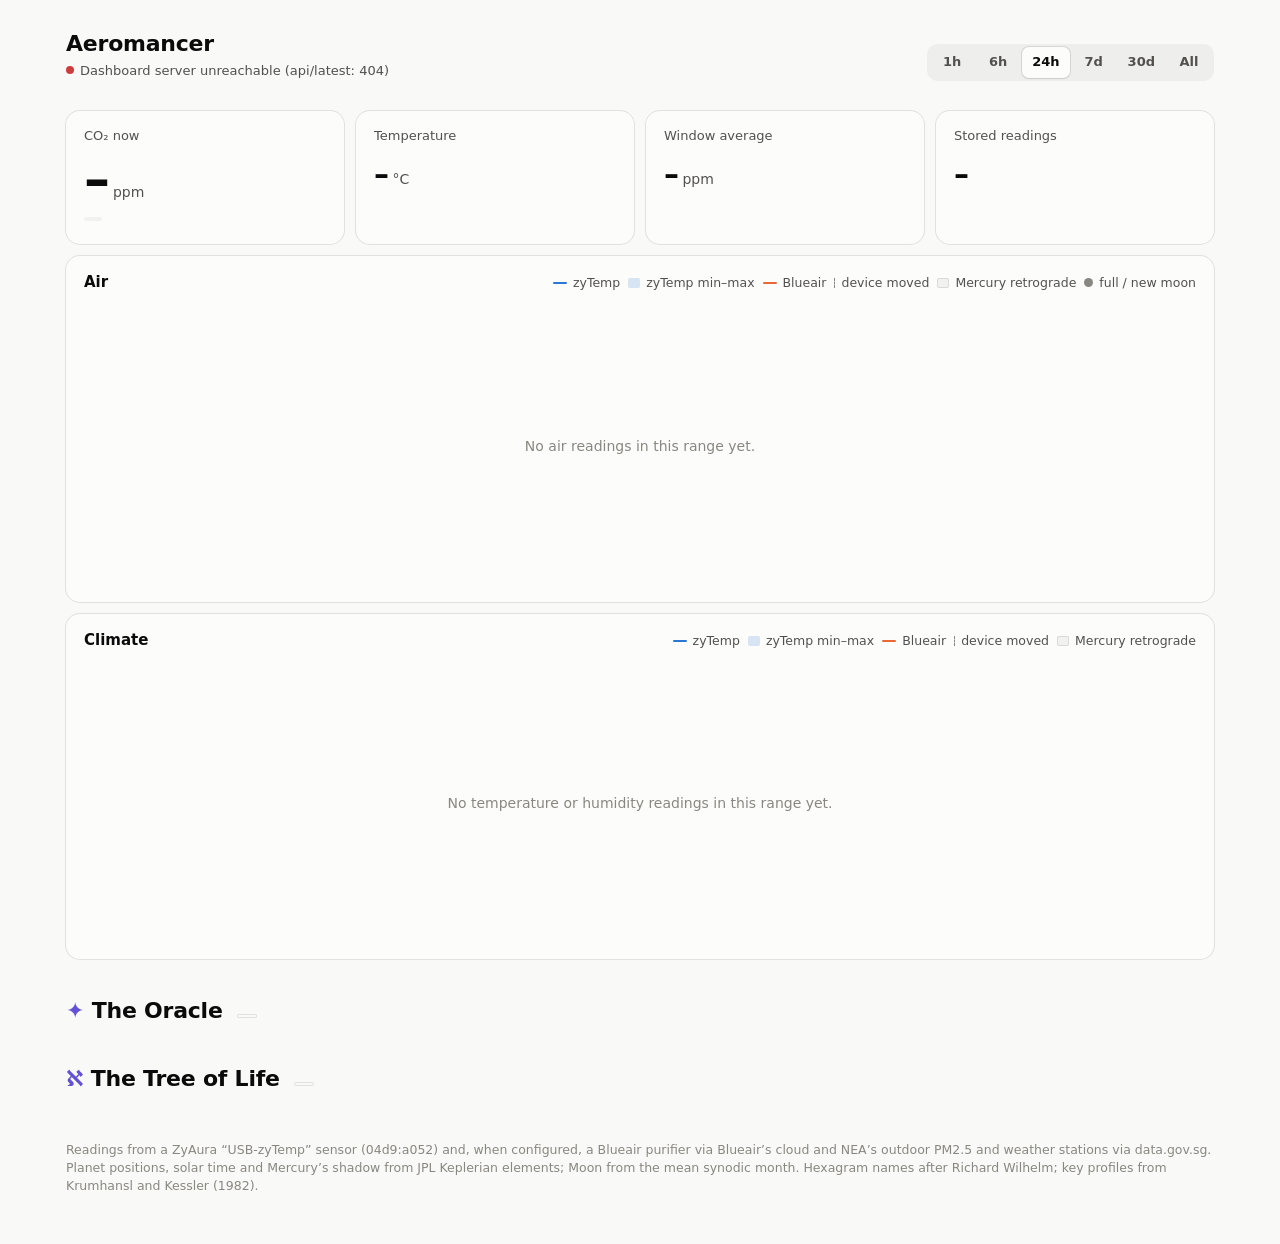
==== commit 2b44a065: "Merge worktree-temporal-leaping-shamir: the Tree of Life, read-only dashboard and haze-aware advice " ====
--- a/aeromancer/static/index.html
+++ b/aeromancer/static/index.html
@@ -91,6 +91,14 @@
       <div id="oracle"></div>
     </section>
 
+    <section class="oracle kabbalah" aria-labelledby="kabbalah-title">
+      <header class="oracle-head">
+        <h2 id="kabbalah-title">The Tree of Life</h2>
+        <p class="disclaimer" id="kabbalah-disclaimer"></p>
+      </header>
+      <div class="oracle-grid" id="kabbalah"></div>
+    </section>
+
     <footer>
       <p>Readings from a ZyAura “USB-zyTemp” sensor (04d9:a052) and, when configured, a Blueair purifier via Blueair’s cloud and NEA’s outdoor PM2.5 and weather stations via data.gov.sg. Planet positions, solar time and Mercury’s shadow from JPL Keplerian elements; Moon from the mean synodic month. Hexagram names after Richard Wilhelm; key profiles from Krumhansl and Kessler (1982).</p>
     </footer>
--- a/aeromancer/static/style.css
+++ b/aeromancer/static/style.css
@@ -25,8 +25,6 @@
   --earth: #eda100;
   --metal: #898781;
   --water: #2a78d6;
-  --key-white: #fcfcfb;
-  --key-black: #2c2c2a;
   --font: system-ui, -apple-system, "Segoe UI", sans-serif;
 }
 @media (prefers-color-scheme: dark) {
@@ -51,8 +49,6 @@
     --fire: #e66767;
     --earth: #c98500;
     --water: #3987e5;
-    --key-white: #c3c2b7;
-    --key-black: #0d0d0d;
   }
 }
 :root[data-theme="dark"] {
@@ -76,8 +72,6 @@
   --fire: #e66767;
   --earth: #c98500;
   --water: #3987e5;
-  --key-white: #c3c2b7;
-  --key-black: #0d0d0d;
 }
 
 * { box-sizing: border-box; }
@@ -411,13 +405,32 @@
 }
 .listen:hover { background: color-mix(in srgb, var(--oracle-accent) 14%, transparent); }
 .listen[aria-pressed="true"] { background: var(--oracle-accent); color: #fff; box-shadow: none; }
-.keyboard { display: block; width: 100%; height: auto; overflow: visible; }
-.keyboard .white-key { fill: var(--key-white); stroke: var(--axis); stroke-width: 1; }
-.keyboard .black-key { fill: var(--key-black); }
-.keyboard .octave-label { font-size: 10px; fill: var(--text-muted); }
-.keyboard .voice, .keyboard .earth { outline: none; }
-.keyboard .earth path { fill: var(--oracle-accent); }
-.keyboard .earth text { font-size: 10px; font-weight: 600; fill: var(--oracle-accent); }
+.mood-facts { margin: -4px 0 0; font-size: 13px; color: var(--text-secondary); }
+.mood-row { display: flex; flex-wrap: wrap; gap: 14px 20px; align-items: flex-start; }
+.mood-map { flex: 0 0 auto; width: 210px; max-width: 100%; height: auto; overflow: visible; }
+.mood-map .axis-label { font-size: 9.5px; fill: var(--text-muted); }
+.mood-map .mood-cell { fill: var(--wash); }
+.mood-map .mood-cell.on { fill: color-mix(in srgb, var(--oracle-accent) 18%, transparent); stroke: var(--oracle-accent); stroke-width: 1.2; }
+.mood-map .mood-name { font-size: 10px; fill: var(--text-muted); }
+.mood-map .mood-name.on { fill: var(--text-primary); font-weight: 600; }
+.mood-map .mood-dot { outline: none; }
+.mood-map .mood-dot circle { fill: var(--oracle-accent); stroke: var(--surface-1); stroke-width: 2; }
+.airs { flex: 1 1 220px; display: flex; flex-direction: column; gap: 12px; min-width: 0; }
+.air-title { margin: 0 0 4px; font-size: 12.5px; color: var(--text-secondary); }
+.air-title b { color: var(--text-primary); font-weight: 600; }
+.air-row { display: grid; grid-template-columns: 86px minmax(40px, 1fr) 76px; gap: 8px; align-items: center; font-size: 12px; color: var(--text-secondary); line-height: 1.7; }
+.air-row.worst { color: var(--text-primary); font-weight: 600; }
+.air-bar { height: 6px; border-radius: 3px; background: var(--wash); overflow: hidden; }
+.air-bar i { display: block; height: 100%; border-radius: 3px; }
+.air-value { text-align: right; font-variant-numeric: tabular-nums; white-space: nowrap; }
+.score { display: block; width: 100%; height: auto; overflow: visible; }
+.score .section { fill: transparent; }
+.score .section.odd { fill: var(--wash); }
+.score .section-label { font-size: 10px; fill: var(--text-muted); }
+.score .grid-line { stroke: var(--grid); }
+.score .tick { font-size: 10px; fill: var(--text-muted); }
+.score .note { outline: none; }
+.score .playhead { stroke: var(--oracle-accent); stroke-width: 1.5; }
 .voices { display: flex; flex-wrap: wrap; gap: 3px 14px; margin: 0; padding: 0; list-style: none; font-size: 12.5px; color: var(--text-secondary); }
 .voices i { display: inline-block; width: 8px; height: 8px; border-radius: 50%; margin-right: 5px; }
 .voices b { color: var(--text-primary); font-weight: 600; }
@@ -524,6 +537,47 @@
 .timeline .now line { stroke: var(--text-primary); stroke-width: 1.5; }
 .timeline .now text { font-size: 11.5px; font-weight: 600; fill: var(--text-primary); }
 
+/* The Tree of Life */
+.kabbalah .oracle-head h2::before { content: "ℵ "; }
+.tree-layout { display: grid; grid-template-columns: auto 1fr; gap: 12px 28px; align-items: start; }
+.tree-text { display: flex; flex-direction: column; gap: 8px; align-self: stretch; }
+.tree { display: block; overflow: visible; }
+.tree-paths .trodden { stroke: var(--oracle-accent); stroke-opacity: 0.55; stroke-linecap: round; }
+.tree-paths .untrodden { stroke: var(--grid); }
+.tree-paths .hit { stroke: transparent; stroke-width: 12; }
+.tree-letters text {
+  font-size: 11px; text-anchor: middle; fill: var(--text-muted); pointer-events: none;
+  paint-order: stroke; stroke: var(--surface-1); stroke-width: 4px; stroke-linejoin: round;
+}
+.tree-nodes .ring { fill: var(--surface-1); stroke: var(--axis); stroke-width: 1; }
+.tree-nodes .fill { fill: var(--oracle-accent); }
+.tree-nodes .hit { fill: transparent; }
+.tree-nodes .name {
+  font-size: 11.5px; fill: var(--text-secondary); pointer-events: none;
+  paint-order: stroke; stroke: var(--surface-1); stroke-width: 4px; stroke-linejoin: round;
+}
+.tree-nodes .name.dominant { fill: var(--text-primary); font-weight: 600; }
+.tree .hit:focus-visible { outline: none; stroke: var(--series-meter); stroke-width: 2; }
+.tree-paths .hit:focus-visible { stroke-opacity: 0.4; stroke-width: 12; }
+.pillars { display: flex; flex-wrap: wrap; gap: 4px 16px; font-size: 13px; color: var(--text-secondary); }
+.pillars b { font-weight: 600; color: var(--text-primary); }
+.tree-note { font-size: 12.5px; color: var(--text-muted); }
+.chant {
+  font-size: 20px; letter-spacing: 0.12em; color: var(--text-muted); text-align: left;
+  overflow-wrap: anywhere; font-family: "SBL Hebrew", "Ezra SIL", "Frank Ruehl CLM", "Noto Serif Hebrew", serif;
+}
+.chant mark { background: none; color: var(--oracle-accent); font-weight: 700; }
+.name-chips { display: flex; flex-wrap: wrap; gap: 6px; }
+.name-chip { padding: 2px 10px; border-radius: 999px; background: var(--wash); font-size: 13px; color: var(--text-secondary); }
+.name-chip .word { color: var(--text-primary); font-weight: 600; }
+.name-chip .count { color: var(--text-muted); font-variant-numeric: tabular-nums; }
+.tree-voices { font-size: 12.5px; color: var(--text-secondary); font-variant-numeric: tabular-nums; }
+.tree-voices b { font-weight: 550; color: var(--text-primary); }
+.coincidence-list { display: grid; }
+.coincidence { display: grid; grid-template-columns: 112px 1fr; gap: 4px 16px; padding: 8px 0; border-top: 1px solid var(--grid); font-size: 14px; }
+.coincidence .pair { font: 600 13px ui-monospace, SFMono-Regular, Menlo, monospace; color: var(--oracle-accent); padding-top: 1px; }
+.numeral.hebrew { font-family: "SBL Hebrew", "Ezra SIL", "Frank Ruehl CLM", "Noto Serif Hebrew", serif; text-align: left; }
+
 footer { margin-top: 32px; color: var(--text-muted); font-size: 12.5px; }
 
 @media (max-width: 560px) {
@@ -533,6 +587,10 @@
   .signal { grid-template-columns: 40px 1fr; }
   .signal .spark, .signal-stats { grid-column: 2; text-align: left; }
   .tile.hero { grid-column: 1 / -1; }
+  .tree-layout { grid-template-columns: 1fr; }
+  .chant { font-size: 16px; letter-spacing: 0.04em; }
+  .coincidence { grid-template-columns: 1fr; }
+  .tree { margin: 0 auto; }
   .chart { height: 240px; }
   .ranges { width: 100%; justify-content: space-between; }
   .ranges button { min-width: 0; flex: 1; padding: 6px 4px; }
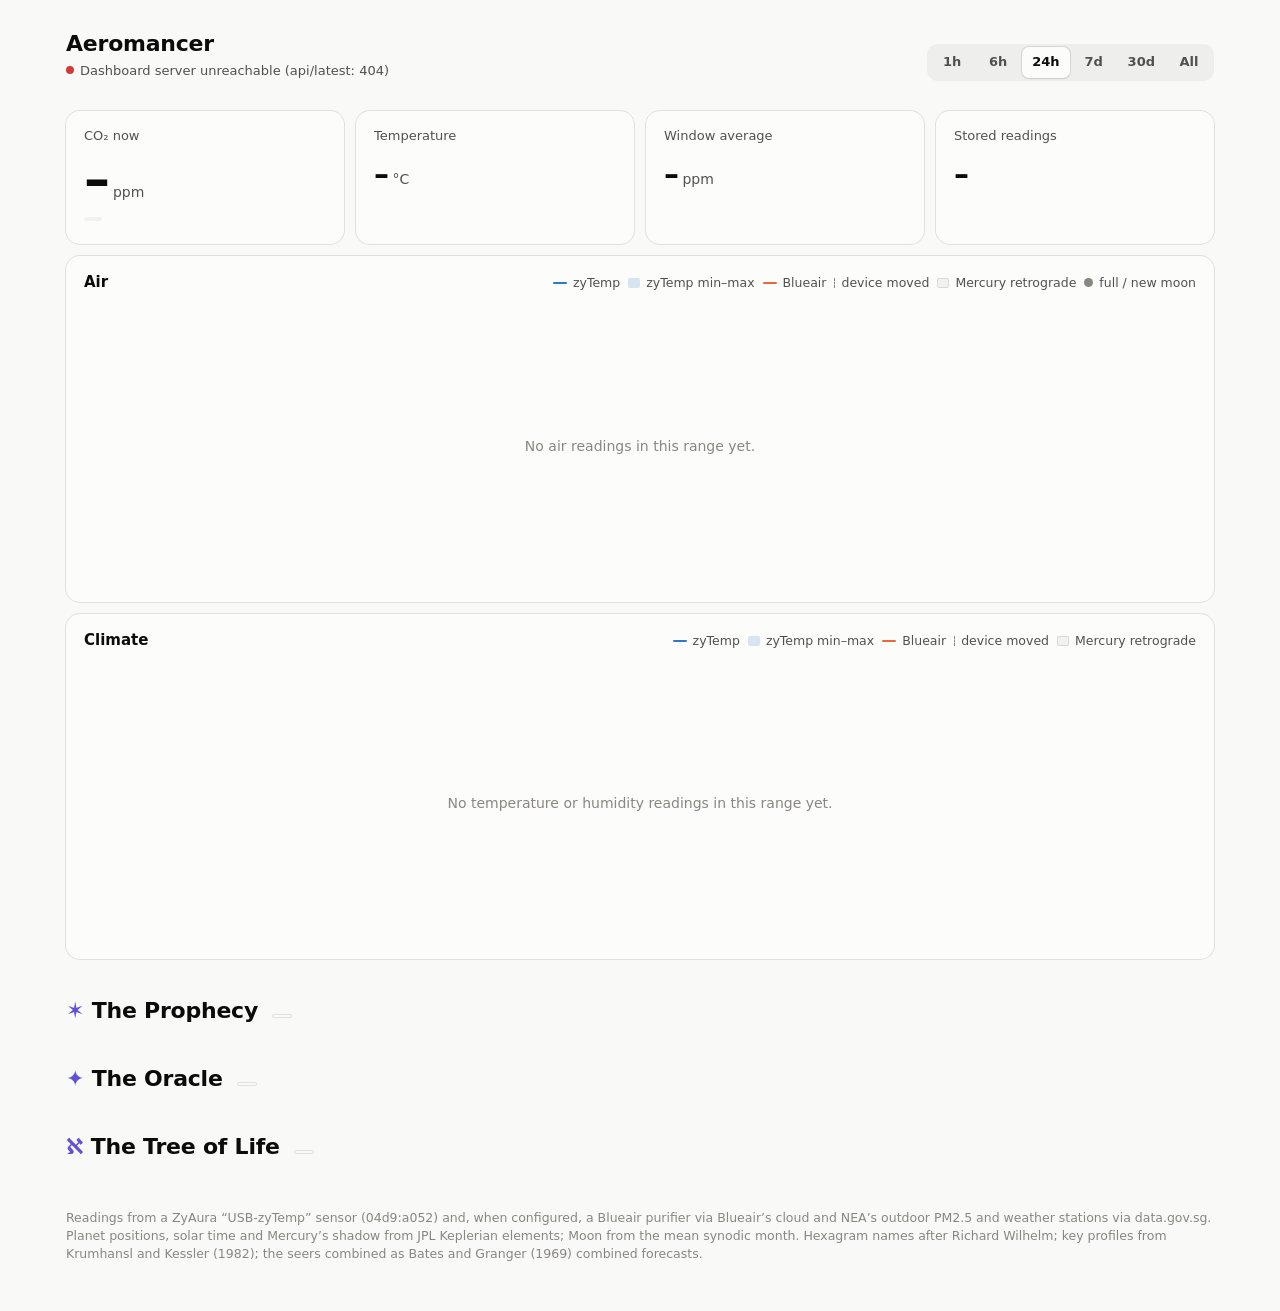
==== commit 098c7a5f: "Make every occult method prophesy, and unite them in a council of seers Each finding of the Oracle a" ====
--- a/aeromancer/static/index.html
+++ b/aeromancer/static/index.html
@@ -45,6 +45,11 @@
         <p class="value"><span id="co2-avg">–</span><span class="unit">ppm</span></p>
         <p class="sub" id="co2-range"></p>
       </article>
+      <article class="tile" id="filter-tile" hidden>
+        <h2>Filter</h2>
+        <p class="value"><span id="filter-now">–</span><span class="unit" id="filter-unit">%</span></p>
+        <p class="sub" id="filter-due"></p>
+      </article>
       <article class="tile">
         <h2>Stored readings</h2>
         <p class="value" id="count">–</p>
@@ -83,6 +88,22 @@
       <div class="chart" id="climate-chart" data-empty="No temperature or humidity readings in this range yet."></div>
     </section>
 
+    <section class="card" id="filter-card" aria-labelledby="filter-title" hidden>
+      <header class="card-head">
+        <h2 id="filter-title">Filter</h2>
+        <p class="legend" id="filter-note"></p>
+      </header>
+      <div class="filter-grid" id="filter-details"></div>
+    </section>
+
+    <section class="oracle prophecy" id="prophecy" aria-labelledby="prophecy-title">
+      <header class="oracle-head">
+        <h2 id="prophecy-title"><a href="#prophecy" title="Link to this section">The Prophecy</a></h2>
+        <p class="disclaimer" id="prophecy-disclaimer"></p>
+      </header>
+      <div id="prophecy-body"></div>
+    </section>
+
     <section class="oracle" aria-labelledby="oracle-title">
       <header class="oracle-head">
         <h2 id="oracle-title">The Oracle</h2>
@@ -91,16 +112,16 @@
       <div id="oracle"></div>
     </section>
 
-    <section class="oracle kabbalah" aria-labelledby="kabbalah-title">
+    <section class="oracle kabbalah" id="tree-of-life" aria-labelledby="kabbalah-title">
       <header class="oracle-head">
-        <h2 id="kabbalah-title">The Tree of Life</h2>
+        <h2 id="kabbalah-title"><a href="#tree-of-life" title="Link to this section">The Tree of Life</a></h2>
         <p class="disclaimer" id="kabbalah-disclaimer"></p>
       </header>
       <div class="oracle-grid" id="kabbalah"></div>
     </section>
 
     <footer>
-      <p>Readings from a ZyAura “USB-zyTemp” sensor (04d9:a052) and, when configured, a Blueair purifier via Blueair’s cloud and NEA’s outdoor PM2.5 and weather stations via data.gov.sg. Planet positions, solar time and Mercury’s shadow from JPL Keplerian elements; Moon from the mean synodic month. Hexagram names after Richard Wilhelm; key profiles from Krumhansl and Kessler (1982).</p>
+      <p>Readings from a ZyAura “USB-zyTemp” sensor (04d9:a052) and, when configured, a Blueair purifier via Blueair’s cloud and NEA’s outdoor PM2.5 and weather stations via data.gov.sg. Planet positions, solar time and Mercury’s shadow from JPL Keplerian elements; Moon from the mean synodic month. Hexagram names after Richard Wilhelm; key profiles from Krumhansl and Kessler (1982); the seers combined as Bates and Granger (1969) combined forecasts.</p>
     </footer>
   </main>
   <div class="tooltip" id="tooltip" role="status" hidden></div>
--- a/aeromancer/static/style.css
+++ b/aeromancer/static/style.css
@@ -178,6 +178,10 @@
 .pill svg { flex: none; }
 
 .card { padding: 16px 18px 12px; margin-bottom: 12px; }
+.filter-grid { display: grid; grid-template-columns: repeat(auto-fit, minmax(220px, 1fr)); gap: 12px 24px; padding-bottom: 6px; }
+.filter-block h3 { font-size: 13px; font-weight: 500; color: var(--text-secondary); }
+.filter-block .value { font-size: 22px; font-weight: 600; letter-spacing: -0.01em; margin: 4px 0 2px; }
+.filter-block .sub { font-size: 13px; color: var(--text-muted); margin-top: 2px; }
 .card-head {
   display: flex;
   flex-wrap: wrap;
@@ -258,6 +262,8 @@
 .oracle-head { display: flex; flex-wrap: wrap; align-items: baseline; gap: 6px 14px; margin-bottom: 14px; }
 .oracle-head h2 { font-size: 22px; font-weight: 650; letter-spacing: -0.01em; }
 .oracle-head h2::before { content: "✦ "; color: var(--oracle-accent); }
+.oracle-head h2 a { color: inherit; text-decoration: none; }
+.oracle-head h2 a:hover { text-decoration: underline; text-decoration-color: var(--oracle-accent); }
 .disclaimer {
   font-size: 12.5px;
   color: var(--text-secondary);
@@ -537,6 +543,61 @@
 .timeline .now line { stroke: var(--text-primary); stroke-width: 1.5; }
 .timeline .now text { font-size: 11.5px; font-weight: 600; fill: var(--text-primary); }
 
+/* What each method foretells, advises and reveals */
+.prophecy-lines {
+  display: grid; grid-template-columns: max-content 1fr; gap: 5px 10px; margin: 2px 0 0; padding-top: 9px;
+  border-top: 1px solid var(--grid); font-size: 13.5px;
+}
+.prophecy-lines .line { display: contents; }
+.prophecy-lines dt {
+  padding-top: 2px; font-size: 10.5px; font-weight: 650; letter-spacing: 0.08em; text-transform: uppercase; color: var(--oracle-accent);
+}
+.prophecy-lines dd { margin: 0; color: var(--text-secondary); }
+.oracle-card { container-type: inline-size; }
+@container (max-width: 380px) {  /* a narrow card puts each label above its line */
+  .prophecy-lines { grid-template-columns: 1fr; gap: 1px; }
+  .prophecy-lines dd { margin-bottom: 6px; }
+}
+
+/* The Prophecy */
+.prophecy .oracle-head h2::before { content: "✶ "; }
+.unified .headline { font-size: 28px; }
+.unified .prophecy-lines { font-size: 14.5px; }
+.unified .prophecy-lines dd { color: var(--text-primary); }
+.spread { display: grid; grid-template-columns: repeat(auto-fit, minmax(150px, 1fr)); gap: 10px; margin: 4px 0 6px; }
+.tarot {
+  display: flex; flex-direction: column; align-items: center; gap: 2px; padding: 12px 12px 14px; text-align: center;
+  border-radius: 10px; background: var(--wash); box-shadow: inset 0 0 0 1px var(--border);
+}
+.tarot .position { font-size: 11px; font-weight: 650; letter-spacing: 0.08em; text-transform: uppercase; color: var(--text-muted); }
+.tarot .arcanum { font-size: 26px; font-weight: 600; line-height: 1.2; color: var(--oracle-accent); }
+.tarot .name { font-weight: 600; }
+.tarot .meaning { font-size: 12.5px; font-style: italic; color: var(--text-secondary); }
+.tarot .why { margin-top: 4px; font-size: 12.5px; color: var(--text-muted); }
+.council-chart { margin-top: 18px; }
+.mark-line line { stroke: var(--text-muted); stroke-width: 1; shape-rendering: crispEdges; }
+.mark-line text { fill: var(--text-secondary); font-size: 11px; }
+.council-chart svg.focused path[data-key] { stroke-opacity: 0.12; }
+.council-chart svg path[data-key].on { stroke: var(--earth); stroke-opacity: 1; stroke-width: 2px; }
+.council-tables { display: grid; grid-template-columns: repeat(auto-fit, minmax(min(100%, 420px), 1fr)); gap: 12px 28px; margin-top: 6px; }
+.council-table { width: 100%; border-collapse: collapse; font-size: 13px; font-variant-numeric: tabular-nums; }
+.council-table caption { text-align: left; font-weight: 600; padding-bottom: 6px; }
+.council-table th { text-align: left; font-weight: 500; font-size: 12px; color: var(--text-muted); padding: 4px 6px 4px 0; }
+.council-table td { padding: 5px 6px 5px 0; border-top: 1px solid var(--grid); color: var(--text-primary); }
+.council-table td small { display: block; font-size: 11.5px; color: var(--text-muted); }
+.council-table td a { color: inherit; text-decoration: none; }
+.council-table td a:hover { text-decoration: underline; text-decoration-color: var(--oracle-accent); }
+.council-table .num { text-align: right; }
+.council-table .weight { width: 30%; white-space: nowrap; color: var(--text-secondary); }
+.council-table .weight .track { display: inline-block; width: calc(100% - 3.5em); height: 10px; margin-right: 6px; vertical-align: -1px; position: relative; }
+.council-table .weight .bar { position: absolute; left: 0; top: 0; bottom: 0; min-width: 2px; border-radius: 0 4px 4px 0; background: var(--oracle-accent); }
+.council-table tbody tr[tabindex="0"] { cursor: default; }
+.council-table tbody tr:hover td, .council-table tbody tr:focus-visible td { background: var(--wash); }
+.council-table tbody tr:focus-visible { outline: none; }
+.council-table tr.silent td { color: var(--text-muted); }
+.council-table tfoot th { color: var(--text-primary); font-size: 13px; font-weight: 600; border-top: 1px solid var(--axis); padding-top: 6px; }
+.council-table tfoot td { border-top: 1px solid var(--axis); font-weight: 600; }
+
 /* The Tree of Life */
 .kabbalah .oracle-head h2::before { content: "ℵ "; }
 .tree-layout { display: grid; grid-template-columns: auto 1fr; gap: 12px 28px; align-items: start; }
